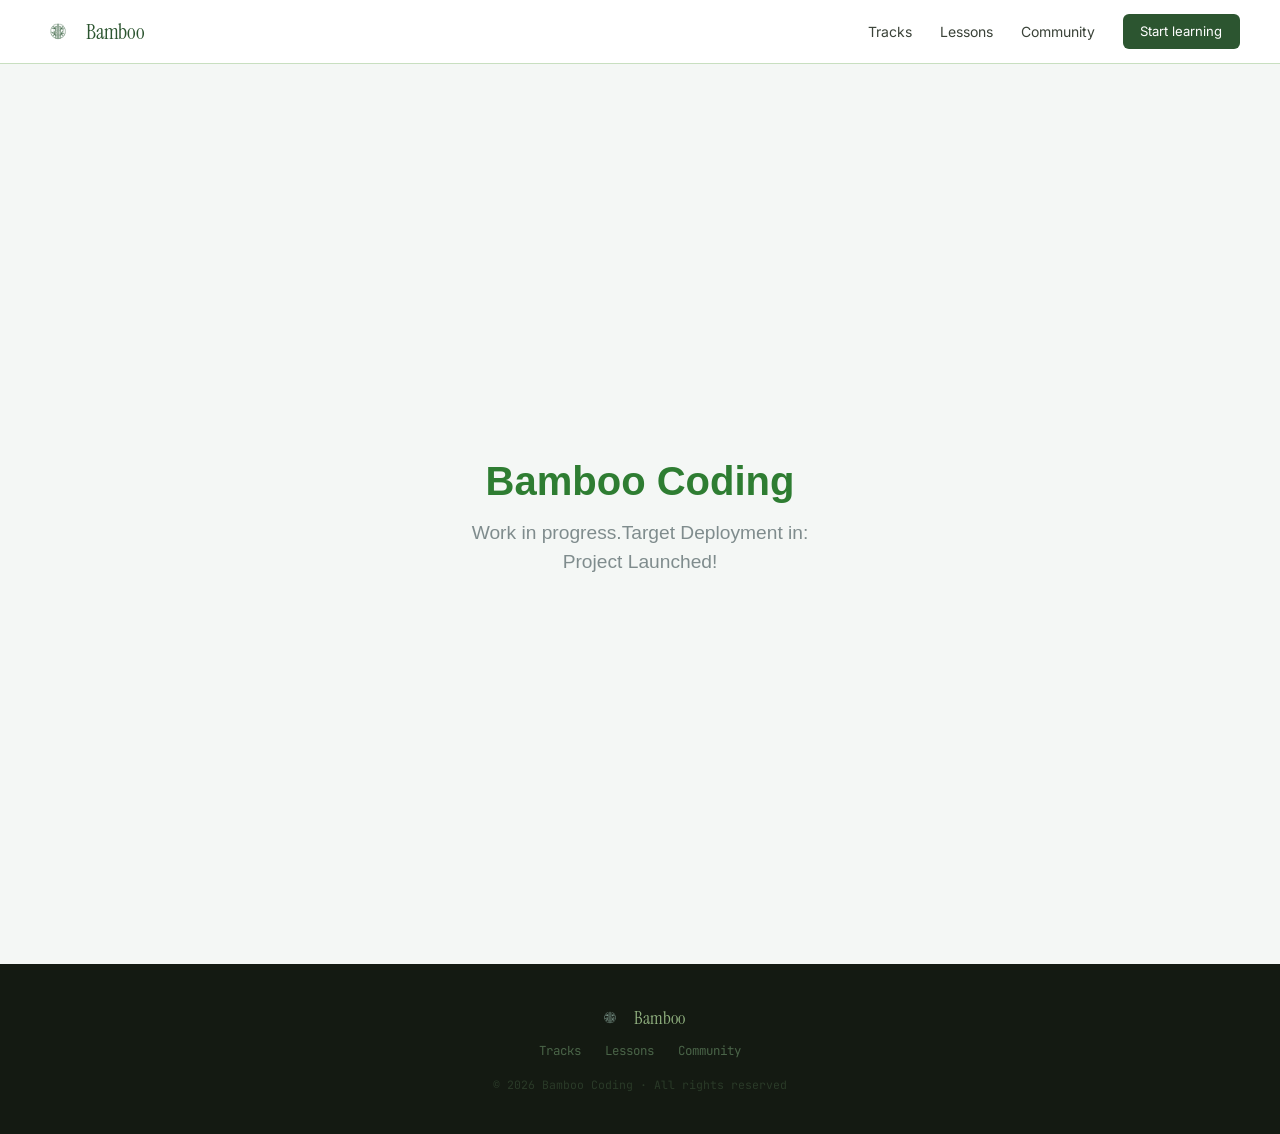
==== index.html @ 2d2e558b "Uploading the webpage" ====
<html lang="en">
<head>
<meta charset="UTF-8">
<meta name="viewport" content="width=device-width, initial-scale=1.0">
<title>Bamboo Coding — Grow Your Skills</title>
<link rel="preconnect" href="https://fonts.googleapis.com">
<link rel="preconnect" href="https://fonts.gstatic.com" crossorigin>
<link href="https://fonts.googleapis.com/css2?family=Instrument+Serif:ital@0;1&family=JetBrains+Mono:wght@400;500&family=Inter:wght@400;500;600&display=swap" rel="stylesheet">

<link rel="stylesheet" href="css/nav.css">
<link rel="stylesheet" href="css/bambooTheme.css">

<script src="jsFiles/layout_Wrapper.js" defer></script>
<script src="jsFiles/time.js"></script>
<style>
        main {
            font-family: -apple-system, BlinkMacSystemFont, "Segoe UI", Roboto, Helvetica, Arial, sans-serif;
            background-color: #f4f7f5;
            color: #2c3e50;
            display: flex;
            flex-direction: column;
            justify-content: center;
            align-items: center;
            height: 100vh;
            margin: 0;
            text-align: center;
        }
        h1 {
            font-size: 2.5rem;
            margin-bottom: 0.5rem;
            color: #2e7d32; /* A nice bamboo green color */
        }
        p {
            font-size: 1.2rem;
            color: #7f8c8d;
        }
    </style></head>
<body>

  <div id="header"></div>
  <main><h1>Bamboo Coding</h1>
    <p>Work in progress.Target Deployment in: <br>
    <span id="countdown" >Calculating...</span>
</p>
</main>
    <div id="footer"></div>

</body>
</html>
---- css/nav.css ----
*{margin:0;padding:0;box-sizing:border-box}
:root{
  --bamboo:#2C5530;
  --bamboo-mid:#3D7043;
  --bamboo-light:#8FAF7E;
  --bamboo-pale:#E8F5E0;
  --bamboo-xpale:#F4FAF0;
  --ink:#141A12;
  --ink-soft:#3A4238;
  --ink-muted:#6B7A68;
  --cream:#F7F9F4;
  --white:#FFFFFF;
  --node-border:#C8DFC0;
}
html{scroll-behavior:smooth}
body{font-family:'Inter',sans-serif;background:var(--cream);color:var(--ink);overflow-x:hidden}

/* NAV */
nav{
  background:var(--white);
  border-bottom:1px solid var(--node-border);
  padding:0 2.5rem;
  height:64px;
  display:flex;align-items:center;justify-content:space-between;
  position:sticky;top:0;z-index:100;
}
.nav-logo{display:flex;align-items:center;gap:10px;text-decoration:none}
.nav-logo img{width:36px;height:36px;object-fit:contain}
.nav-brand{font-family:'Instrument Serif',serif;font-size:1.3rem;color:var(--bamboo);letter-spacing:-0.01em}
.nav-links{display:flex;gap:1.75rem;align-items:center}
.nav-links a{font-size:0.875rem;color:var(--ink-soft);text-decoration:none;transition:color 0.2s}
.nav-links a:hover{color:var(--bamboo)}
.nav-cta{background:var(--bamboo)!important;color:var(--white)!important;padding:0.45rem 1.1rem!important;border-radius:6px!important;font-size:0.82rem!important;transition:background 0.2s!important}
.nav-cta:hover{background:var(--bamboo-mid)!important}

/* HERO */
.hero{
  padding:5.5rem 2.5rem 4.5rem;
  max-width:960px;margin:0 auto;
  display:grid;grid-template-columns:1fr 1fr;gap:3.5rem;align-items:center;
}
.hero-text h1{
  font-family:'Instrument Serif',serif;
  font-size:3.5rem;line-height:1.08;
  color:var(--ink);letter-spacing:-0.03em;margin-bottom:1.1rem;
}
.hero-text h1 em{color:var(--bamboo);font-style:italic}
.hero-text p{color:var(--ink-soft);line-height:1.7;margin-bottom:1.9rem;font-size:1.05rem}
.hero-btns{display:flex;gap:0.75rem;flex-wrap:wrap}
.btn-primary{
  background:var(--bamboo);color:var(--white);
  padding:0.7rem 1.5rem;border-radius:8px;border:none;
  font-family:'Inter',sans-serif;font-size:0.9rem;font-weight:500;
  cursor:pointer;transition:background 0.2s;text-decoration:none;display:inline-block;
}
.btn-primary:hover{background:var(--bamboo-mid)}
.btn-secondary{
  background:transparent;color:var(--bamboo);
  padding:0.7rem 1.5rem;border-radius:8px;border:1.5px solid var(--bamboo);
  font-family:'Inter',sans-serif;font-size:0.9rem;font-weight:500;
  cursor:pointer;transition:all 0.2s;text-decoration:none;display:inline-block;
}
.btn-secondary:hover{background:var(--bamboo-pale)}

/* TERMINAL */
.hero-terminal{
  background:var(--ink);border-radius:14px;overflow:hidden;
  border:1px solid #2A3528;
  box-shadow:0 8px 32px rgba(20,26,18,0.18);
}
.terminal-bar{
  background:#1E2A1C;padding:0.65rem 1.1rem;
  display:flex;align-items:center;gap:0.45rem;
}
.dot{width:11px;height:11px;border-radius:50%}
.d-red{background:#FF5F57}.d-yellow{background:#FFBD2E}.d-green{background:#28CA41}
.terminal-path{font-family:'JetBrains Mono',monospace;font-size:0.7rem;color:#5A7558;margin-left:0.5rem}
.terminal-body{padding:1.4rem 1.4rem 1.7rem;font-family:'JetBrains Mono',monospace;font-size:0.8rem;line-height:1.85}
.t-muted{color:#4A6448}.t-green{color:#7EC87A}.t-yellow{color:#E5C07B}
.t-cyan{color:#56B6C2}.t-white{color:#D4D4D4}
.cursor{display:inline-block;width:8px;height:14px;background:#7EC87A;vertical-align:-2px;animation:blink 1s step-end infinite}
@keyframes blink{0%,100%{opacity:1}50%{opacity:0}}

/* DIVIDER */
.section-divider{
  display:flex;align-items:center;gap:1rem;max-width:960px;margin:0 auto;padding:0 2.5rem;
}
.divider-line{flex:1;height:1px;background:var(--node-border)}
.divider-node{
  width:34px;height:34px;border:1.5px solid var(--bamboo-light);border-radius:50%;
  display:flex;align-items:center;justify-content:center;background:var(--white);flex-shrink:0;
}

/* SECTIONS */
.section{max-width:960px;margin:0 auto;padding:3.5rem 2.5rem}
.section-label{
  font-family:'JetBrains Mono',monospace;font-size:0.72rem;
  color:var(--bamboo);letter-spacing:0.1em;text-transform:uppercase;margin-bottom:0.6rem;
}
.section-title{
  font-family:'Instrument Serif',serif;font-size:2.1rem;
  color:var(--ink);letter-spacing:-0.02em;margin-bottom:0.55rem;
}
.section-sub{color:var(--ink-muted);line-height:1.65;max-width:500px;margin-bottom:2.75rem;font-size:0.95rem}

/* TRACKS */
.tracks-grid{display:grid;grid-template-columns:repeat(3,1fr);gap:1rem}
.track-card{
  background:var(--white);border:1px solid var(--node-border);border-radius:12px;
  padding:1.5rem;position:relative;overflow:hidden;transition:border-color 0.2s,transform 0.2s;
  cursor:pointer;
}
.track-card:hover{border-color:var(--bamboo-light);transform:translateY(-2px)}
.track-tag{
  display:inline-block;font-family:'JetBrains Mono',monospace;font-size:0.65rem;
  background:var(--bamboo-pale);color:var(--bamboo);padding:0.2rem 0.55rem;
  border-radius:4px;margin-bottom:0.8rem;letter-spacing:0.05em;
}
.track-card h3{font-size:1.05rem;font-weight:600;color:var(--ink);margin-bottom:0.4rem}
.track-card p{font-size:0.82rem;color:var(--ink-muted);line-height:1.5;margin-bottom:1rem}
.track-meta{display:flex;gap:1rem;font-size:0.75rem;color:var(--ink-muted)}
.track-bar{position:absolute;bottom:0;left:0;height:3px;width:100%;background:var(--bamboo-pale)}
.track-bar-fill{height:100%;background:var(--bamboo);border-radius:0 2px 0 0}
.track-arrow{
  position:absolute;top:1.3rem;right:1.3rem;
  color:var(--bamboo-light);font-size:1rem;transition:transform 0.2s,color 0.2s;
}
.track-card:hover .track-arrow{transform:translate(2px,-2px);color:var(--bamboo)}

/* STALK LESSONS */
.stalk{display:flex;gap:2rem;align-items:flex-start}
.stalk-line{display:flex;flex-direction:column;align-items:center;flex-shrink:0;padding-top:4px}
.stalk-node{
  width:38px;height:38px;border-radius:50%;background:var(--bamboo-pale);
  border:2px solid var(--bamboo-light);display:flex;align-items:center;justify-content:center;
  font-family:'JetBrains Mono',monospace;font-size:0.72rem;color:var(--bamboo);font-weight:500;flex-shrink:0;
}
.stalk-node.active{background:var(--bamboo);border-color:var(--bamboo);color:var(--white)}
.stalk-segment{width:2px;flex:1;min-height:44px;background:var(--node-border);margin:5px 0}
.stalk-content{flex:1;padding-bottom:2.25rem}
.stalk-content h3{font-size:1rem;font-weight:600;color:var(--ink);margin-bottom:0.35rem}
.stalk-content p{font-size:0.85rem;color:var(--ink-muted);line-height:1.6;margin-bottom:0.8rem}
.code-snippet{
  background:var(--ink);border-radius:8px;padding:1.1rem 1.2rem;
  font-family:'JetBrains Mono',monospace;font-size:0.75rem;line-height:1.8;
  border:1px solid #2A3528;margin-top:0.5rem;
}
.lesson-pills{display:flex;flex-wrap:wrap;gap:0.4rem;margin-top:0.5rem}
.pill{
  font-size:0.7rem;font-family:'JetBrains Mono',monospace;
  background:var(--bamboo-xpale);color:var(--ink-soft);
  padding:0.2rem 0.6rem;border-radius:20px;border:1px solid var(--node-border);
}

/* INSTRUCTORS */
.instructors-grid{display:grid;grid-template-columns:repeat(2,1fr);gap:1rem}
.instructor-card{
  background:var(--white);border:1px solid var(--node-border);border-radius:12px;
  padding:1.3rem;display:flex;gap:1rem;align-items:flex-start;
  transition:border-color 0.2s;
}
.instructor-card:hover{border-color:var(--bamboo-light)}
.avatar{
  width:50px;height:50px;border-radius:50%;flex-shrink:0;
  background:var(--bamboo-pale);border:2px solid var(--bamboo-light);
  display:flex;align-items:center;justify-content:center;
  font-family:'Instrument Serif',serif;font-size:1.2rem;color:var(--bamboo);
}
.instructor-info h3{font-size:0.95rem;font-weight:600;color:var(--ink);margin-bottom:0.15rem}
.instructor-info .role{font-size:0.72rem;color:var(--bamboo);font-family:'JetBrains Mono',monospace;margin-bottom:0.4rem}
.instructor-info p{font-size:0.8rem;color:var(--ink-muted);line-height:1.5}

/* COMMUNITY / QR */
.qr-grid{display:grid;grid-template-columns:repeat(3,1fr);gap:1.1rem;margin-top:2rem}
.qr-card{
  background:var(--white);border:1px solid var(--node-border);border-radius:12px;
  padding:1.4rem 1rem;text-align:center;transition:border-color 0.2s,transform 0.2s;
}
.qr-card:hover{border-color:var(--bamboo-light);transform:translateY(-2px)}
.qr-img{
  width:120px;height:120px;margin:0 auto 0.75rem;
  display:block;border-radius:8px;border:1px solid var(--node-border);object-fit:contain;
}
.qr-name{font-size:0.85rem;font-weight:600;color:var(--ink);margin-bottom:0.2rem}
.qr-desc{font-size:0.73rem;color:var(--ink-muted);line-height:1.4}
.qr-tag{
  display:inline-block;font-family:'JetBrains Mono',monospace;font-size:0.62rem;
  background:var(--bamboo-pale);color:var(--bamboo);padding:0.15rem 0.45rem;
  border-radius:4px;margin-bottom:0.6rem;letter-spacing:0.04em;
}

/* STATS */
.stats-row{
  display:grid;grid-template-columns:repeat(4,1fr);gap:1rem;margin-bottom:3rem;
}
.stat-card{
  background:var(--white);border:1px solid var(--node-border);border-radius:10px;
  padding:1.2rem;text-align:center;
}
.stat-num{
  font-family:'Instrument Serif',serif;font-size:2rem;color:var(--bamboo);
  letter-spacing:-0.02em;margin-bottom:0.2rem;
}
.stat-lbl{font-size:0.75rem;color:var(--ink-muted);font-family:'JetBrains Mono',monospace;letter-spacing:0.05em}

/* CTA BAND */
.cta-band{
  background:var(--bamboo);padding:4rem 2.5rem;text-align:center;
}
.cta-band h2{
  font-family:'Instrument Serif',serif;font-size:2.5rem;color:var(--white);
  letter-spacing:-0.02em;margin-bottom:0.75rem;
}
.cta-band p{color:rgba(255,255,255,0.75);margin-bottom:2rem;font-size:1rem;max-width:480px;margin-left:auto;margin-right:auto}
.btn-white{
  background:var(--white);color:var(--bamboo);
  padding:0.8rem 2rem;border-radius:8px;border:none;
  font-family:'Inter',sans-serif;font-size:1rem;font-weight:600;
  cursor:pointer;transition:background 0.2s;text-decoration:none;display:inline-block;
}
.btn-white:hover{background:var(--bamboo-pale)}

/* FOOTER */
footer{background:var(--ink);padding:2.5rem;text-align:center}
.footer-logo{
  display:flex;align-items:center;justify-content:center;gap:10px;margin-bottom:0.6rem;
}
.footer-logo img{width:28px;height:28px;object-fit:contain;filter:brightness(0) invert(1) sepia(1) saturate(3) hue-rotate(80deg) opacity(0.6)}
.footer-brand{font-family:'Instrument Serif',serif;font-size:1.1rem;color:#8FAF7E}
.footer-links{display:flex;justify-content:center;gap:1.5rem;margin-bottom:1rem}
.footer-links a{font-size:0.78rem;color:#4A6448;text-decoration:none;font-family:'JetBrains Mono',monospace;transition:color 0.2s}
.footer-links a:hover{color:#8FAF7E}
.footer-copy{font-size:0.72rem;color:#2A3A28;font-family:'JetBrains Mono',monospace}

/* RESPONSIVE */
@media (max-width:768px){
  .hero{grid-template-columns:1fr;gap:2.5rem;padding:3rem 1.5rem}
  .hero-text h1{font-size:2.5rem}
  .tracks-grid{grid-template-columns:1fr}
  .instructors-grid{grid-template-columns:1fr}
  .stats-row{grid-template-columns:repeat(2,1fr)}
  .qr-grid{grid-template-columns:1fr}
  nav{padding:0 1.25rem}
  .nav-links a:not(.nav-cta){display:none}
  .section{padding:2.5rem 1.5rem}
}
@media (prefers-reduced-motion:reduce){
  .cursor{animation:none;opacity:1}
  *{transition:none!important}
}
a{
  text-decoration: none;
}
---- css/bambooTheme.css ----
@import url('https://fonts.googleapis.com/css2?family=Instrument+Serif:ital@0;1&family=JetBrains+Mono:wght@400;500&family=Inter:wght@400;500;600&display=swap');

:root {
  --bamboo: #2C5530;
  --bamboo-mid: #3D7043;
  --bamboo-light: #8FAF7E;
  --bamboo-pale: #E8F5E0;
  --bamboo-xpale: #F4FAF0;
  --ink: #141A12;
  --ink-soft: #3A4238;
  --ink-muted: #6B7A68;
  --cream: #F7F9F4;
  --white: #FFFFFF;
  --node-border: #C8DFC0;
  --radius-sm: 6px;
  --radius-md: 12px;
  --radius-lg: 20px;
}

/* Global Normalization */
* { margin: 0; padding: 0; box-sizing: border-box; }
body { font-family: 'Inter', sans-serif; background: var(--cream); color: var(--ink); line-height: 1.5; }
a { text-align: none; color: inherit; }

/* Global Navigation Component */
.brand-group { display: flex; align-items: center; gap: 10px; text-decoration: none; }
.brand-text { font-family: 'Instrument Serif', serif; font-size: 1.3rem; color: var(--bamboo); }
.nav-actions { display: flex; gap: 1.75rem; align-items: center; }
.nav-actions a { font-size: 0.875rem; color: var(--ink-soft); text-decoration: none; transition: color 0.2s; }
.nav-actions a:hover { color: var(--bamboo); }
.cta-pill { background: var(--bamboo); color: var(--white) !important; padding: 0.45rem 1.1rem; border-radius: var(--radius-sm); font-size: 0.82rem; font-weight: 500; }

/* Reusable Structure Containers */
.container { max-width: 1100px; margin: 0 auto; padding: 3rem 2rem; }
.header-block { margin-bottom: 2.5rem; }
.lbl-mono { font-family: 'JetBrains Mono', monospace; font-size: 0.72rem; color: var(--bamboo); text-transform: uppercase; letter-spacing: 0.1em; margin-bottom: 0.5rem; }
.title-serif { font-family: 'Instrument Serif', serif; font-size: 2.5rem; color: var(--ink); }

/* Unified Footer Component */
.bamboo-footer { background: var(--ink); padding: 3rem 2rem; text-align: center; margin-top: auto; }
.footer-text { font-size: 0.75rem; color: var(--ink-muted); font-family: 'JetBrains Mono', monospace; margin-top: 1rem; }
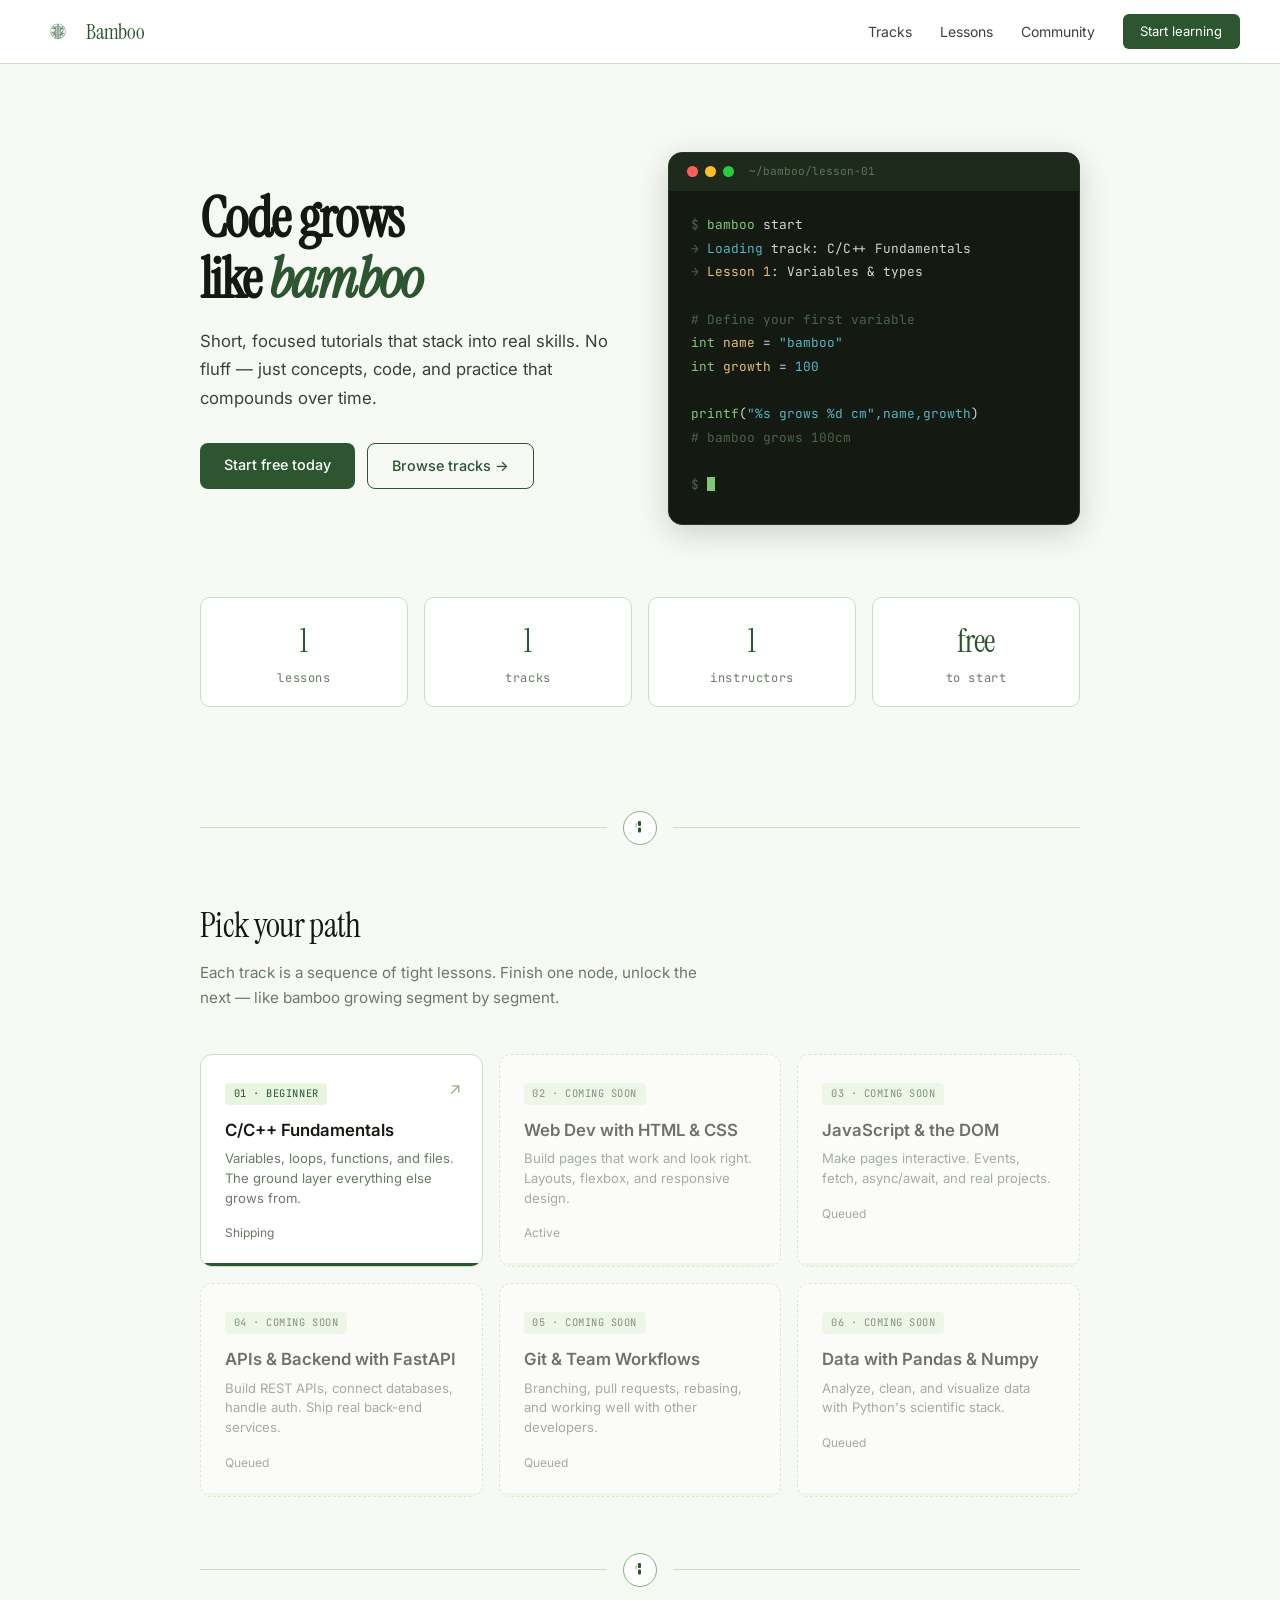
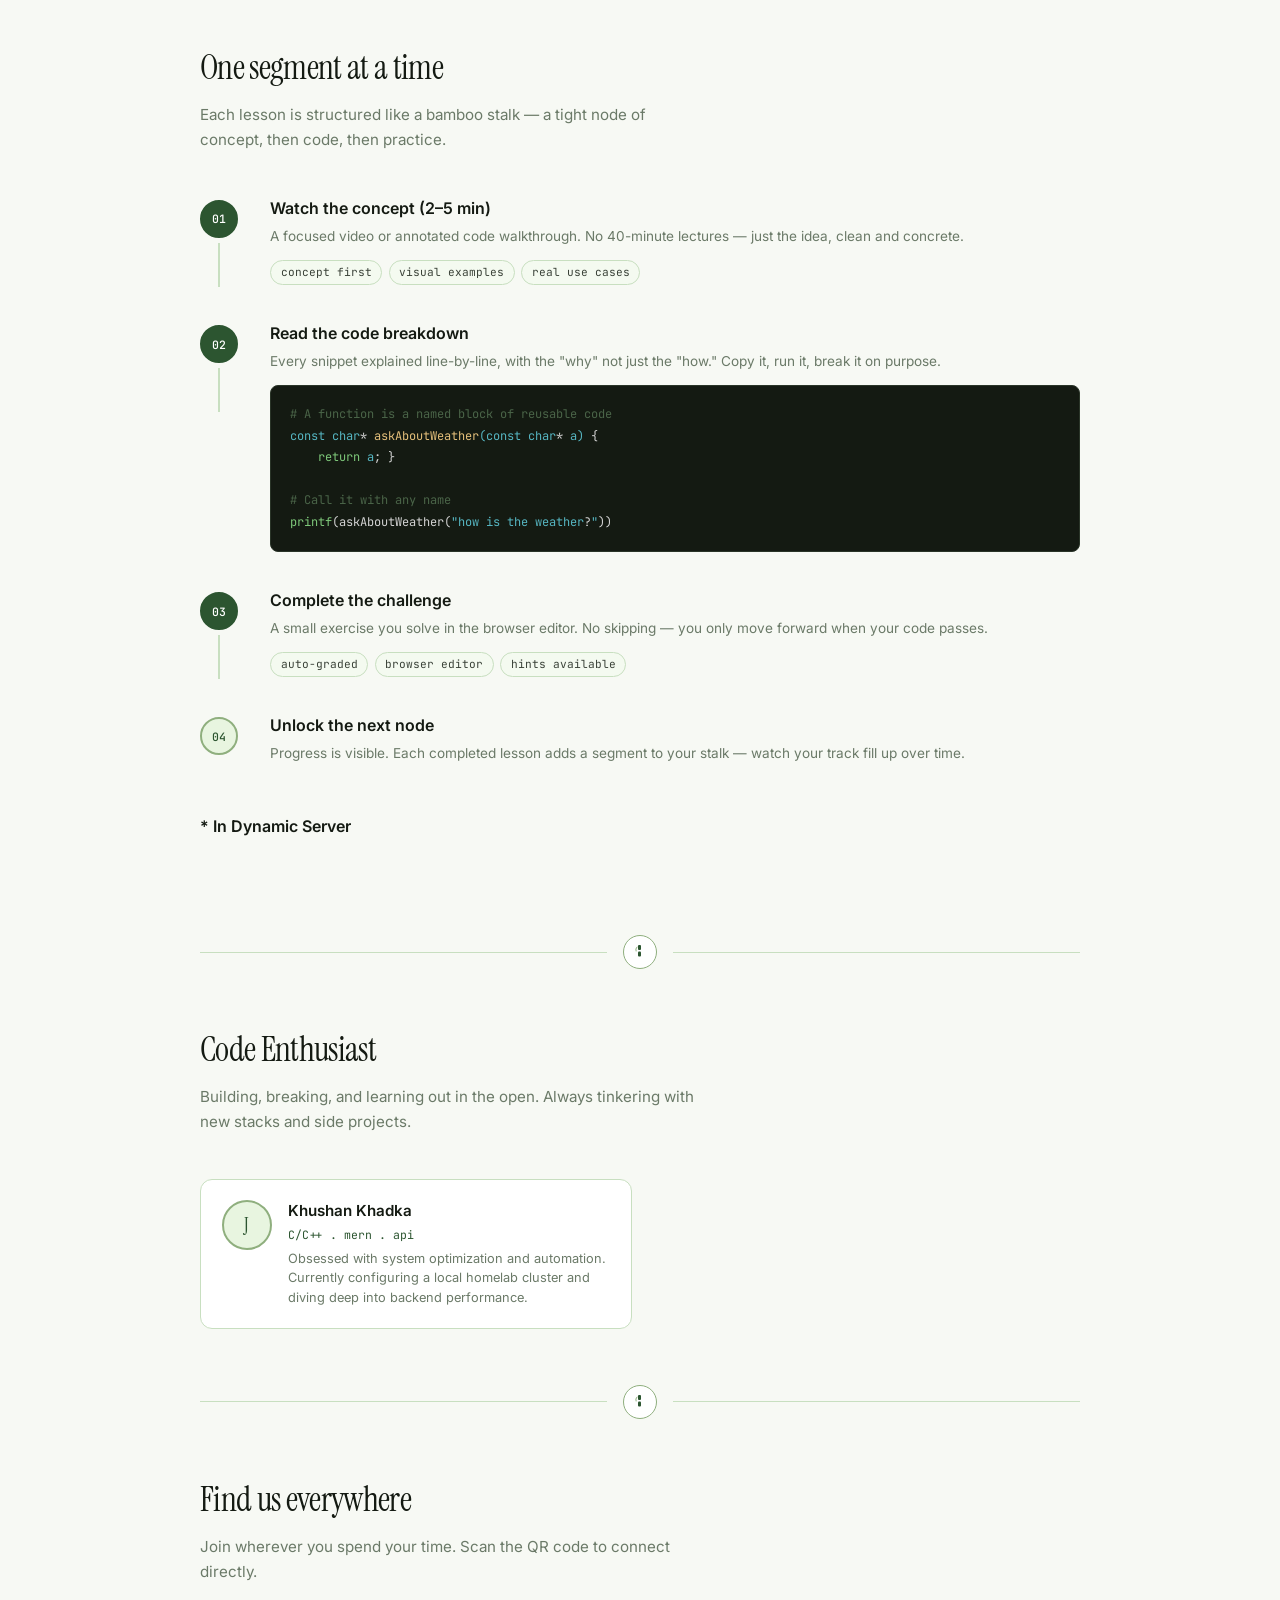
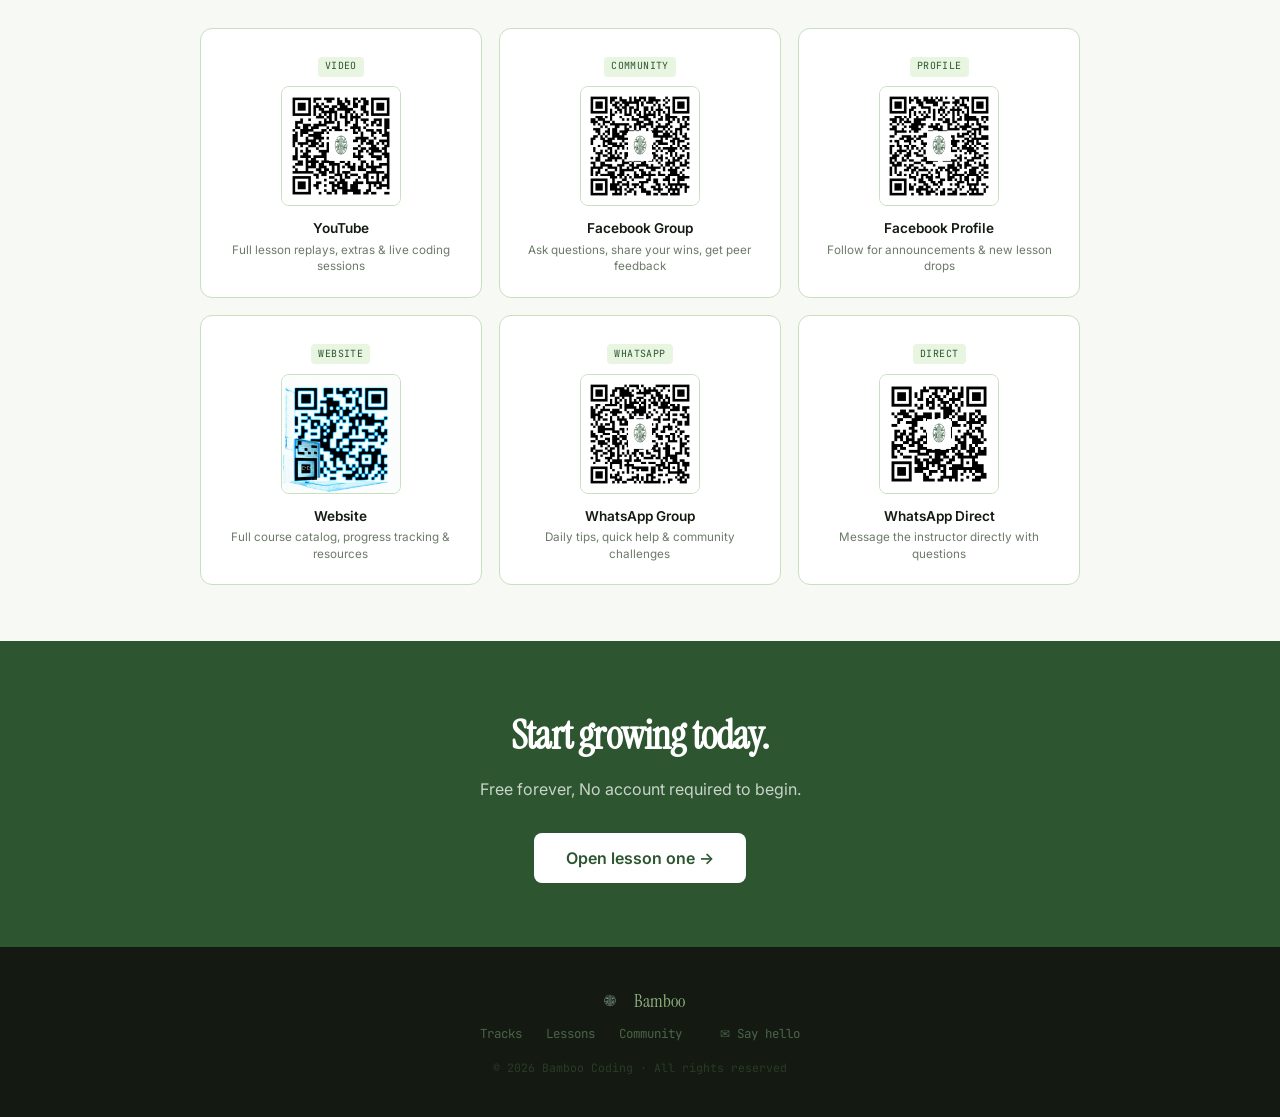
==== commit 954b16ed: "Functioning weside" ====
--- a/index.html
+++ b/index.html
@@ -1,3 +1,4 @@
+<!DOCTYPE html>
 <html lang="en">
 <head>
 <meta charset="UTF-8">
@@ -6,44 +7,252 @@
 <link rel="preconnect" href="https://fonts.googleapis.com">
 <link rel="preconnect" href="https://fonts.gstatic.com" crossorigin>
 <link href="https://fonts.googleapis.com/css2?family=Instrument+Serif:ital@0;1&family=JetBrains+Mono:wght@400;500&family=Inter:wght@400;500;600&display=swap" rel="stylesheet">
-
-<link rel="stylesheet" href="css/nav.css">
-<link rel="stylesheet" href="css/bambooTheme.css">
-
-<script src="jsFiles/layout_Wrapper.js" defer></script>
-<script src="jsFiles/time.js"></script>
-<style>
-        main {
-            font-family: -apple-system, BlinkMacSystemFont, "Segoe UI", Roboto, Helvetica, Arial, sans-serif;
-            background-color: #f4f7f5;
-            color: #2c3e50;
-            display: flex;
-            flex-direction: column;
-            justify-content: center;
-            align-items: center;
-            height: 100vh;
-            margin: 0;
-            text-align: center;
-        }
-        h1 {
-            font-size: 2.5rem;
-            margin-bottom: 0.5rem;
-            color: #2e7d32; /* A nice bamboo green color */
-        }
-        p {
-            font-size: 1.2rem;
-            color: #7f8c8d;
-        }
-    </style></head>
+<link rel="stylesheet" href="/css/bamboo.css">
+<script src="/jsFiles/layout_Wrapper.js" defer ></script>
+<script src="/jsFiles/qr.js" defer ></script>
+</head>
 <body>
 
   <div id="header"></div>
-  <main><h1>Bamboo Coding</h1>
-    <p>Work in progress.Target Deployment in: <br>
-    <span id="countdown" >Calculating...</span>
-</p>
-</main>
-    <div id="footer"></div>
+
+<div class="hero">
+  <div class="hero-text">
+    <h1>Code grows<br>like <em>bamboo</em></h1>
+    <p>Short, focused tutorials that stack into real skills. No fluff — just concepts, code, and practice that compounds over time.</p>
+    <div class="hero-btns">
+      <a href="#tracks" class="btn-primary">Start free today</a>
+      <a href="/html/tracks.html" class="btn-secondary">Browse tracks →</a>
+    </div>
+  </div>
+  <div class="hero-terminal" role="img" aria-label="Terminal showing a Python lesson example">
+    <div class="terminal-bar">
+      <div class="dot d-red"></div>
+      <div class="dot d-yellow"></div>
+      <div class="dot d-green"></div>
+      <span class="terminal-path">~/bamboo/lesson-01</span>
+    </div>
+    <div class="terminal-body">
+      <div><span class="t-muted">$</span> <span class="t-green">bamboo</span> <span class="t-white">start</span></div>
+      <div><span class="t-muted">→</span> <span class="t-cyan">Loading</span> <span class="t-white">track: C/C++ Fundamentals</span></div>
+      <div><span class="t-muted">→</span> <span class="t-yellow">Lesson 1</span><span class="t-white">: Variables &amp; types</span></div>
+      <br>
+      <div><span class="t-muted"># Define your first variable</span></div>
+      <div><span class="t-green">int </span></span><span class="t-yellow">name</span> <span class="t-white">= </span><span class="t-cyan">"bamboo"</span></div>
+      <div><span class="t-green">int </span><span class="t-yellow">growth</span> <span class="t-white">= </span><span class="t-cyan">100</span><span class="t-muted"></span></div>
+      <br>
+      <div><span class="t-green">printf</span><span class="t-white">(</span><span class="t-cyan">"%s grows %d cm",name,growth</span><span class="t-white">)</span></div>
+      <div><span class="t-muted"># bamboo grows 100cm</span></div>
+      <br>
+      <div><span class="t-muted">$</span> <span class="cursor"></span></div>
+    </div>
+  </div>
+</div>
+
+<div class="section" style="padding-top:0">
+  <div class="stats-row">
+    <div class="stat-card"><div class="stat-num">1</div><div class="stat-lbl">lessons</div></div>
+    <div class="stat-card"><div class="stat-num">1</div><div class="stat-lbl">tracks</div></div>
+    <div class="stat-card"><div class="stat-num">1</div><div class="stat-lbl">instructors</div></div>
+    <div class="stat-card"><div class="stat-num">free</div><div class="stat-lbl">to start</div></div>
+  </div>
+</div>
+
+<div class="section-divider">
+  <div class="divider-line"></div>
+  <div class="divider-node">
+    <svg width="16" height="16" viewBox="0 0 16 16" fill="none" aria-hidden="true">
+      <rect x="6" y="1" width="3" height="5" rx="1" fill="#2C5530"/>
+      <rect x="6" y="7.5" width="3" height="5" rx="1" fill="#2C5530"/>
+      <path d="M5 3 Q3 5 4 7" stroke="#8FAF7E" stroke-width="1" stroke-linecap="round" fill="none"/>
+    </svg>
+  </div>
+  <div class="divider-line"></div>
+</div>
+
+<div class="section" id="tracks">
+  <div class="section-title">Pick your path</div>
+  <p class="section-sub">Each track is a sequence of tight lessons. Finish one node, unlock the next — like bamboo growing segment by segment.</p>
+  
+  <div class="tracks-grid">
+
+    <a href="/html/lesson.html#c-fundamentals" class="track-card-link">
+      <div class="track-card">
+        <div class="track-arrow">↗</div>
+        <div class="track-tag">01 · BEGINNER</div>
+        <h3>C/C++ Fundamentals</h3>
+        <p>Variables, loops, functions, and files. The ground layer everything else grows from.</p>
+        <div class="track-meta"><span>Shipping</span></div>
+        <div class="track-bar"><div class="track-bar-fill" style="width:100%"></div></div>
+      </div>
+    </a>
+
+    <div class="track-card" style="border-style:dashed;opacity:0.6;cursor:default">
+      <div class="track-tag">02 · COMING SOON</div>
+      <h3>Web Dev with HTML &amp; CSS</h3>
+      <p>Build pages that work and look right. Layouts, flexbox, and responsive design.</p>
+      <div class="track-meta"><span>Active</div>
+      <div class="track-bar"><div class="track-bar-fill" style="width:0%"></div></div>
+    </div>
+    <div class="track-card" style="border-style:dashed;opacity:0.6;cursor:default">
+      <div class="track-tag">03 · COMING SOON</div>
+      <h3>JavaScript &amp; the DOM</h3>
+      <p>Make pages interactive. Events, fetch, async/await, and real projects.</p>
+      <div class="track-meta"><span>Queued</div>
+      <div class="track-bar"><div class="track-bar-fill" style="width:0%"></div></div>
+    </div>
+    <div class="track-card" style="border-style:dashed;opacity:0.6;cursor:default">
+      <div class="track-tag">04 · COMING SOON</div>
+      <h3>APIs &amp; Backend with FastAPI</h3>
+      <p>Build REST APIs, connect databases, handle auth. Ship real back-end services.</p>
+      <div class="track-meta"><span>Queued</div>
+      <div class="track-bar"><div class="track-bar-fill" style="width:0%"></div></div>
+    </div>
+    <div class="track-card" style="border-style:dashed;opacity:0.6;cursor:default">
+      <div class="track-tag">05 · COMING SOON</div>
+      <h3>Git &amp; Team Workflows</h3>
+      <p>Branching, pull requests, rebasing, and working well with other developers.</p>
+      <div class="track-meta"><span>Queued</div>
+      <div class="track-bar"><div class="track-bar-fill" style="width:0%"></div></div>
+    </div>
+    <div class="track-card" style="border-style:dashed;opacity:0.6;cursor:default">
+      <div class="track-tag">06 · COMING SOON</div>
+      <h3>Data with Pandas &amp; Numpy</h3>
+      <p>Analyze, clean, and visualize data with Python's scientific stack.</p>
+      <div class="track-meta"><span>Queued</span></div>
+      <div class="track-bar"><div class="track-bar-fill" style="width:0%"></div></div>
+    </div>
+  </div>
+</div>
+<div class="section-divider">
+  <div class="divider-line"></div>
+  <div class="divider-node">
+    <svg width="16" height="16" viewBox="0 0 16 16" fill="none" aria-hidden="true">
+      <rect x="6" y="1" width="3" height="5" rx="1" fill="#2C5530"/>
+      <rect x="6" y="7.5" width="3" height="5" rx="1" fill="#2C5530"/>
+      <path d="M5 3 Q3 5 4 7" stroke="#8FAF7E" stroke-width="1" stroke-linecap="round" fill="none"/>
+    </svg>
+  </div>
+  <div class="divider-line"></div>
+</div>
+
+<div class="section" id="lessons">
+  <div class="section-title">One segment at a time</div>
+  <p class="section-sub">Each lesson is structured like a bamboo stalk — a tight node of concept, then code, then practice.</p>
+  <div>
+    <div class="stalk">
+      <div class="stalk-line">
+        <div class="stalk-node active">01</div>
+        <div class="stalk-segment"></div>
+      </div>
+      <div class="stalk-content">
+        <h3>Watch the concept (2–5 min)</h3>
+        <p>A focused video or annotated code walkthrough. No 40-minute lectures — just the idea, clean and concrete.</p>
+        <div class="lesson-pills">
+          <span class="pill">concept first</span>
+          <span class="pill">visual examples</span>
+          <span class="pill">real use cases</span>
+        </div>
+      </div>
+    </div>
+    <div class="stalk">
+      <div class="stalk-line">
+        <div class="stalk-node active">02</div>
+        <div class="stalk-segment"></div>
+      </div>
+      <div class="stalk-content">
+        <h3>Read the code breakdown</h3>
+        <p>Every snippet explained line-by-line, with the "why" not just the "how." Copy it, run it, break it on purpose.</p>
+        <div class="code-snippet">
+<span class="t-muted"># A function is a named block of reusable code</span><br>
+<span class="t-cyan">const char<span class="t-white">*</span></span> <span class="t-yellow">askAboutWeather</span><span class="t-cyan">(const char<span class="t-white">*</span> a) </span> <span class="t-white">{</span> <br>
+<span class="t-white">&nbsp;&nbsp;&nbsp;&nbsp;</span><span class="t-green">return</span> <span class="t-cyan">a<span class="t-white">;</span> <span class="t-white">}</span> <br>
+<br>
+<span class="t-muted"># Call it with any name</span><br>
+<span class="t-green">printf</span><span class="t-white">(askAboutWeather(</span><span class="t-cyan">"how is the weather<span class="t-white">?</span>"</span><span class="t-white">))</span>
+        </div>
+      </div>
+    </div>
+    <div class="stalk">
+      <div class="stalk-line">
+        <div class="stalk-node active">03</div>
+        <div class="stalk-segment"></div>
+      </div>
+      <div class="stalk-content">
+        <h3>Complete the challenge</h3>
+        <p>A small exercise you solve in the browser editor. No skipping — you only move forward when your code passes.</p>
+        <div class="lesson-pills">
+          <span class="pill">auto-graded</span>
+          <span class="pill">browser editor</span>
+          <span class="pill">hints available</span>
+        </div>
+      </div>
+    </div>
+    <div class="stalk">
+      <div class="stalk-line">
+        <div class="stalk-node">04</div>
+      </div>
+      <div class="stalk-content">
+        <h3>Unlock the next node</h3>
+        <p>Progress is visible. Each completed lesson adds a segment to your stalk — watch your track fill up over time.</p>
+      </div>
+    </div>
+    <div class="stalk">
+      <div class="stalk-content">
+        <h3>* In Dynamic Server</h3>
+      </div>
+    </div>
+  </div>
+</div>
+
+<div class="section-divider">
+  <div class="divider-line"></div>
+  <div class="divider-node">
+    <svg width="16" height="16" viewBox="0 0 16 16" fill="none" aria-hidden="true">
+      <rect x="6" y="1" width="3" height="5" rx="1" fill="#2C5530"/>
+      <rect x="6" y="7.5" width="3" height="5" rx="1" fill="#2C5530"/>
+      <path d="M5 3 Q3 5 4 7" stroke="#8FAF7E" stroke-width="1" stroke-linecap="round" fill="none"/>
+    </svg>
+  </div>
+  <div class="divider-line"></div>
+</div>
+
+<div class="section" id="enthusiast-profile">
+  <div class="section-title">Code Enthusiast</div>
+  <p class="section-sub">Building, breaking, and learning out in the open. Always tinkering with new stacks and side projects.</p>
+  
+  <div class="instructors-grid">
+    <div class="instructor-card">
+      <div class="avatar">J</div>
+      <div class="instructor-info">
+        <h3>Khushan Khadka</h3>
+        <div class="role">C/C++ . mern . api</div>
+        <p>Obsessed with system optimization and automation. Currently configuring a local homelab cluster and diving deep into backend performance.</p>
+      </div>
+    </div>
+  </div>
+</div>
+
+<div class="section-divider">
+  <div class="divider-line"></div>
+  <div class="divider-node">
+    <svg width="16" height="16" viewBox="0 0 16 16" fill="none" aria-hidden="true">
+      <rect x="6" y="1" width="3" height="5" rx="1" fill="#2C5530"/>
+      <rect x="6" y="7.5" width="3" height="5" rx="1" fill="#2C5530"/>
+      <path d="M5 3 Q3 5 4 7" stroke="#8FAF7E" stroke-width="1" stroke-linecap="round" fill="none"/>
+    </svg>
+  </div>
+  <div class="divider-line"></div>
+</div>
+
+<div id="community"></div>
+
+<div class="cta-band">
+  <h2>Start growing today.</h2>
+  <p>Free forever, No account required to begin.</p>
+  <a href="#tracks" class="btn-white">Open lesson one →</a>
+</div>
+
+<div id="footer"></div>
 
 </body>
-</html>
+</html>
--- a/css/bamboo.css
+++ b/css/bamboo.css
@@ -0,0 +1,552 @@
+@import url('https://fonts.googleapis.com/css2?family=Instrument+Serif:ital@0;1&family=JetBrains+Mono:wght@400;500&family=Inter:wght@400;500;600&display=swap');
+
+/* ── Design tokens ─────────────────────────────────────────── */
+/* bambooTheme wins: adds --radius-sm/md/lg which nav.css lacks */
+:root {
+  --bamboo:       #2C5530;
+  --bamboo-mid:   #3D7043;
+  --bamboo-light: #8FAF7E;
+  --bamboo-pale:  #E8F5E0;
+  --bamboo-xpale: #F4FAF0;
+  --ink:          #141A12;
+  --ink-soft:     #3A4238;
+  --ink-muted:    #6B7A68;
+  --cream:        #F7F9F4;
+  --white:        #FFFFFF;
+  --node-border:  #C8DFC0;
+  --radius-sm:    6px;
+  --radius-md:    12px;
+  --radius-lg:    20px;
+}
+
+/* ── Global reset & base ───────────────────────────────────── */
+/* bambooTheme wins on body (line-height); nav.css adds html + overflow-x */
+* { margin: 0; padding: 0; box-sizing: border-box; }
+
+html { scroll-behavior: smooth; }
+
+body {
+  font-family: 'Inter', sans-serif;
+  background: var(--cream);
+  color: var(--ink);
+  line-height: 1.5;        /* bambooTheme */
+  overflow-x: hidden;      /* nav.css addition */
+}
+
+/* bambooTheme wins: keeps color:inherit; nav.css bottom rule adds text-decoration:none */
+a { text-decoration: none; color: inherit; }
+
+/* ── Navigation ────────────────────────────────────────────── */
+/* nav element — from nav.css (bambooTheme has no bare nav rule) */
+nav {
+  background: var(--white);
+  border-bottom: 1px solid var(--node-border);
+  padding: 0 2.5rem;
+  height: 64px;
+  display: flex;
+  align-items: center;
+  justify-content: space-between;
+  position: sticky;
+  top: 0;
+  z-index: 100;
+}
+
+/* bambooTheme nav classes (.brand-group pattern) */
+.brand-group  { display: flex; align-items: center; gap: 10px; text-decoration: none; }
+.brand-text   { font-family: 'Instrument Serif', serif; font-size: 1.3rem; color: var(--bamboo); }
+.nav-actions  { display: flex; gap: 1.75rem; align-items: center; }
+.nav-actions a { font-size: 0.875rem; color: var(--ink-soft); text-decoration: none; transition: color 0.2s; }
+.nav-actions a:hover { color: var(--bamboo); }
+.cta-pill {
+  background: var(--bamboo);
+  color: var(--white) !important;
+  padding: 0.45rem 1.1rem;
+  border-radius: var(--radius-sm);
+  font-size: 0.82rem;
+  font-weight: 500;
+}
+
+/* nav.css nav classes (.nav-logo pattern) */
+.nav-logo  { display: flex; align-items: center; gap: 10px; text-decoration: none; }
+.nav-logo img { width: 36px; height: 36px; object-fit: contain; }
+.nav-brand { font-family: 'Instrument Serif', serif; font-size: 1.3rem; color: var(--bamboo); letter-spacing: -0.01em; }
+.nav-links { display: flex; gap: 1.75rem; align-items: center; }
+.nav-links a { font-size: 0.875rem; color: var(--ink-soft); text-decoration: none; transition: color 0.2s; }
+.nav-links a:hover { color: var(--bamboo); }
+.nav-cta {
+  background: var(--bamboo) !important;
+  color: var(--white) !important;
+  padding: 0.45rem 1.1rem !important;
+  border-radius: 6px !important;
+  font-size: 0.82rem !important;
+  transition: background 0.2s !important;
+}
+.nav-cta:hover { background: var(--bamboo-mid) !important; }
+
+/* bamboo-nav — used in lesson/dashboard pages (bambooTheme) */
+.bamboo-nav {
+  background: var(--white);
+  border-bottom: 1px solid var(--node-border);
+  padding: 0 2.5rem;
+  height: 64px;
+  display: flex;
+  align-items: center;
+  justify-content: space-between;
+  position: sticky;
+  top: 0;
+  z-index: 100;
+}
+
+/* ── Layout containers ─────────────────────────────────────── */
+/* bambooTheme */
+.container    { max-width: 1100px; margin: 0 auto; padding: 3rem 2rem; }
+.header-block { margin-bottom: 2.5rem; }
+.lbl-mono {
+  font-family: 'JetBrains Mono', monospace;
+  font-size: 0.72rem;
+  color: var(--bamboo);
+  text-transform: uppercase;
+  letter-spacing: 0.1em;
+  margin-bottom: 0.5rem;
+}
+.title-serif { font-family: 'Instrument Serif', serif; font-size: 2.5rem; color: var(--ink); }
+
+/* ── Hero ──────────────────────────────────────────────────── */
+/* nav.css (bambooTheme has no hero rules) */
+.hero {
+  padding: 5.5rem 2.5rem 4.5rem;
+  max-width: 960px;
+  margin: 0 auto;
+  display: grid;
+  grid-template-columns: 1fr 1fr;
+  gap: 3.5rem;
+  align-items: center;
+}
+.hero-text h1 {
+  font-family: 'Instrument Serif', serif;
+  font-size: 3.5rem;
+  line-height: 1.08;
+  color: var(--ink);
+  letter-spacing: -0.03em;
+  margin-bottom: 1.1rem;
+}
+.hero-text h1 em { color: var(--bamboo); font-style: italic; }
+.hero-text p { color: var(--ink-soft); line-height: 1.7; margin-bottom: 1.9rem; font-size: 1.05rem; }
+.hero-btns  { display: flex; gap: 0.75rem; flex-wrap: wrap; }
+
+/* ── Buttons ───────────────────────────────────────────────── */
+/* nav.css — bambooTheme has no button rules */
+.btn-primary {
+  background: var(--bamboo);
+  color: var(--white);
+  padding: 0.7rem 1.5rem;
+  border-radius: 8px;
+  border: none;
+  font-family: 'Inter', sans-serif;
+  font-size: 0.9rem;
+  font-weight: 500;
+  cursor: pointer;
+  transition: background 0.2s;
+  text-decoration: none;
+  display: inline-block;
+}
+.btn-primary:hover { background: var(--bamboo-mid); }
+
+.btn-secondary {
+  background: transparent;
+  color: var(--bamboo);
+  padding: 0.7rem 1.5rem;
+  border-radius: 8px;
+  border: 1.5px solid var(--bamboo);
+  font-family: 'Inter', sans-serif;
+  font-size: 0.9rem;
+  font-weight: 500;
+  cursor: pointer;
+  transition: all 0.2s;
+  text-decoration: none;
+  display: inline-block;
+}
+.btn-secondary:hover { background: var(--bamboo-pale); }
+
+.btn-white {
+  background: var(--white);
+  color: var(--bamboo);
+  padding: 0.8rem 2rem;
+  border-radius: 8px;
+  border: none;
+  font-family: 'Inter', sans-serif;
+  font-size: 1rem;
+  font-weight: 600;
+  cursor: pointer;
+  transition: background 0.2s;
+  text-decoration: none;
+  display: inline-block;
+}
+.btn-white:hover { background: var(--bamboo-pale); }
+
+/* ── Terminal ──────────────────────────────────────────────── */
+/* nav.css */
+.hero-terminal {
+  background: var(--ink);
+  border-radius: 14px;
+  overflow: hidden;
+  border: 1px solid #2A3528;
+  box-shadow: 0 8px 32px rgba(20,26,18,0.18);
+}
+.terminal-bar {
+  background: #1E2A1C;
+  padding: 0.65rem 1.1rem;
+  display: flex;
+  align-items: center;
+  gap: 0.45rem;
+}
+.dot      { width: 11px; height: 11px; border-radius: 50%; }
+.d-red    { background: #FF5F57; }
+.d-yellow { background: #FFBD2E; }
+.d-green  { background: #28CA41; }
+.terminal-path {
+  font-family: 'JetBrains Mono', monospace;
+  font-size: 0.7rem;
+  color: #5A7558;
+  margin-left: 0.5rem;
+}
+.terminal-body {
+  padding: 1.4rem 1.4rem 1.7rem;
+  font-family: 'JetBrains Mono', monospace;
+  font-size: 0.8rem;
+  line-height: 1.85;
+}
+.t-muted  { color: #4A6448; }
+.t-green  { color: #7EC87A; }
+.t-yellow { color: #E5C07B; }
+.t-cyan   { color: #56B6C2; }
+.t-white  { color: #D4D4D4; }
+.cursor {
+  display: inline-block;
+  width: 8px;
+  height: 14px;
+  background: #7EC87A;
+  vertical-align: -2px;
+  animation: blink 1s step-end infinite;
+}
+@keyframes blink { 0%,100% { opacity: 1; } 50% { opacity: 0; } }
+
+/* ── Section divider ───────────────────────────────────────── */
+/* nav.css */
+.section-divider {
+  display: flex;
+  align-items: center;
+  gap: 1rem;
+  max-width: 960px;
+  margin: 0 auto;
+  padding: 0 2.5rem;
+}
+.divider-line { flex: 1; height: 1px; background: var(--node-border); }
+.divider-node {
+  width: 34px;
+  height: 34px;
+  border: 1.5px solid var(--bamboo-light);
+  border-radius: 50%;
+  display: flex;
+  align-items: center;
+  justify-content: center;
+  background: var(--white);
+  flex-shrink: 0;
+}
+
+/* ── Sections ──────────────────────────────────────────────── */
+/* nav.css */
+.section { max-width: 960px; margin: 0 auto; padding: 3.5rem 2.5rem; }
+.section-label {
+  font-family: 'JetBrains Mono', monospace;
+  font-size: 0.72rem;
+  color: var(--bamboo);
+  letter-spacing: 0.1em;
+  text-transform: uppercase;
+  margin-bottom: 0.6rem;
+}
+.section-title {
+  font-family: 'Instrument Serif', serif;
+  font-size: 2.1rem;
+  color: var(--ink);
+  letter-spacing: -0.02em;
+  margin-bottom: 0.55rem;
+}
+.section-sub {
+  color: var(--ink-muted);
+  line-height: 1.65;
+  max-width: 500px;
+  margin-bottom: 2.75rem;
+  font-size: 0.95rem;
+}
+
+/* ── Track cards ───────────────────────────────────────────── */
+/* nav.css */
+.tracks-grid { display: grid; grid-template-columns: repeat(3,1fr); gap: 1rem; }
+.track-card {
+  background: var(--white);
+  border: 1px solid var(--node-border);
+  border-radius: 12px;
+  padding: 1.5rem;
+  position: relative;
+  overflow: hidden;
+  transition: border-color 0.2s, transform 0.2s;
+  cursor: pointer;
+}
+.track-card:hover { border-color: var(--bamboo-light); transform: translateY(-2px); }
+.track-tag {
+  display: inline-block;
+  font-family: 'JetBrains Mono', monospace;
+  font-size: 0.65rem;
+  background: var(--bamboo-pale);
+  color: var(--bamboo);
+  padding: 0.2rem 0.55rem;
+  border-radius: 4px;
+  margin-bottom: 0.8rem;
+  letter-spacing: 0.05em;
+}
+.track-card h3  { font-size: 1.05rem; font-weight: 600; color: var(--ink); margin-bottom: 0.4rem; }
+.track-card p   { font-size: 0.82rem; color: var(--ink-muted); line-height: 1.5; margin-bottom: 1rem; }
+.track-meta     { display: flex; gap: 1rem; font-size: 0.75rem; color: var(--ink-muted); }
+.track-bar      { position: absolute; bottom: 0; left: 0; height: 3px; width: 100%; background: var(--bamboo-pale); }
+.track-bar-fill { height: 100%; background: var(--bamboo); border-radius: 0 2px 0 0; }
+.track-arrow {
+  position: absolute;
+  top: 1.3rem;
+  right: 1.3rem;
+  color: var(--bamboo-light);
+  font-size: 1rem;
+  transition: transform 0.2s, color 0.2s;
+}
+.track-card:hover .track-arrow { transform: translate(2px,-2px); color: var(--bamboo); }
+
+/* ── Stalk lessons ─────────────────────────────────────────── */
+/* nav.css */
+.stalk       { display: flex; gap: 2rem; align-items: flex-start; }
+.stalk-line  { display: flex; flex-direction: column; align-items: center; flex-shrink: 0; padding-top: 4px; }
+.stalk-node {
+  width: 38px;
+  height: 38px;
+  border-radius: 50%;
+  background: var(--bamboo-pale);
+  border: 2px solid var(--bamboo-light);
+  display: flex;
+  align-items: center;
+  justify-content: center;
+  font-family: 'JetBrains Mono', monospace;
+  font-size: 0.72rem;
+  color: var(--bamboo);
+  font-weight: 500;
+  flex-shrink: 0;
+}
+.stalk-node.active { background: var(--bamboo); border-color: var(--bamboo); color: var(--white); }
+.stalk-segment     { width: 2px; flex: 1; min-height: 44px; background: var(--node-border); margin: 5px 0; }
+.stalk-content     { flex: 1; padding-bottom: 2.25rem; }
+.stalk-content h3  { font-size: 1rem; font-weight: 600; color: var(--ink); margin-bottom: 0.35rem; }
+.stalk-content p   { font-size: 0.85rem; color: var(--ink-muted); line-height: 1.6; margin-bottom: 0.8rem; }
+.code-snippet {
+  background: var(--ink);
+  border-radius: 8px;
+  padding: 1.1rem 1.2rem;
+  font-family: 'JetBrains Mono', monospace;
+  font-size: 0.75rem;
+  line-height: 1.8;
+  border: 1px solid #2A3528;
+  margin-top: 0.5rem;
+}
+.lesson-pills { display: flex; flex-wrap: wrap; gap: 0.4rem; margin-top: 0.5rem; }
+.pill {
+  font-size: 0.7rem;
+  font-family: 'JetBrains Mono', monospace;
+  background: var(--bamboo-xpale);
+  color: var(--ink-soft);
+  padding: 0.2rem 0.6rem;
+  border-radius: 20px;
+  border: 1px solid var(--node-border);
+}
+
+/* ── Instructors ───────────────────────────────────────────── */
+/* nav.css */
+.instructors-grid { display: grid; grid-template-columns: repeat(2,1fr); gap: 1rem; }
+.instructor-card {
+  background: var(--white);
+  border: 1px solid var(--node-border);
+  border-radius: 12px;
+  padding: 1.3rem;
+  display: flex;
+  gap: 1rem;
+  align-items: flex-start;
+  transition: border-color 0.2s;
+}
+.instructor-card:hover { border-color: var(--bamboo-light); }
+.avatar {
+  width: 50px;
+  height: 50px;
+  border-radius: 50%;
+  flex-shrink: 0;
+  background: var(--bamboo-pale);
+  border: 2px solid var(--bamboo-light);
+  display: flex;
+  align-items: center;
+  justify-content: center;
+  font-family: 'Instrument Serif', serif;
+  font-size: 1.2rem;
+  color: var(--bamboo);
+}
+.instructor-info h3   { font-size: 0.95rem; font-weight: 600; color: var(--ink); margin-bottom: 0.15rem; }
+.instructor-info .role { font-size: 0.72rem; color: var(--bamboo); font-family: 'JetBrains Mono', monospace; margin-bottom: 0.4rem; }
+.instructor-info p    { font-size: 0.8rem; color: var(--ink-muted); line-height: 1.5; }
+
+/* ── Community / QR ────────────────────────────────────────── */
+/* nav.css */
+.qr-grid { display: grid; grid-template-columns: repeat(3,1fr); gap: 1.1rem; margin-top: 2rem; }
+.qr-card {
+  background: var(--white);
+  border: 1px solid var(--node-border);
+  border-radius: 12px;
+  padding: 1.4rem 1rem;
+  text-align: center;
+  transition: border-color 0.2s, transform 0.2s;
+}
+.qr-card:hover { border-color: var(--bamboo-light); transform: translateY(-2px); }
+.qr-img {
+  width: 120px;
+  height: 120px;
+  margin: 0 auto 0.75rem;
+  display: block;
+  border-radius: 8px;
+  border: 1px solid var(--node-border);
+  object-fit: contain;
+}
+.qr-name { font-size: 0.85rem; font-weight: 600; color: var(--ink); margin-bottom: 0.2rem; }
+.qr-desc { font-size: 0.73rem; color: var(--ink-muted); line-height: 1.4; }
+.qr-tag {
+  display: inline-block;
+  font-family: 'JetBrains Mono', monospace;
+  font-size: 0.62rem;
+  background: var(--bamboo-pale);
+  color: var(--bamboo);
+  padding: 0.15rem 0.45rem;
+  border-radius: 4px;
+  margin-bottom: 0.6rem;
+  letter-spacing: 0.04em;
+}
+
+/* ── Stats ─────────────────────────────────────────────────── */
+/* nav.css */
+.stats-row { display: grid; grid-template-columns: repeat(4,1fr); gap: 1rem; margin-bottom: 3rem; }
+.stat-card { background: var(--white); border: 1px solid var(--node-border); border-radius: 10px; padding: 1.2rem; text-align: center; }
+.stat-num  { font-family: 'Instrument Serif', serif; font-size: 2rem; color: var(--bamboo); letter-spacing: -0.02em; margin-bottom: 0.2rem; }
+.stat-lbl  { font-size: 0.75rem; color: var(--ink-muted); font-family: 'JetBrains Mono', monospace; letter-spacing: 0.05em; }
+
+/* ── CTA band ──────────────────────────────────────────────── */
+/* nav.css */
+.cta-band { background: var(--bamboo); padding: 4rem 2.5rem; text-align: center; }
+.cta-band h2 {
+  font-family: 'Instrument Serif', serif;
+  font-size: 2.5rem;
+  color: var(--white);
+  letter-spacing: -0.02em;
+  margin-bottom: 0.75rem;
+}
+.cta-band p {
+  color: rgba(255,255,255,0.75);
+  margin-bottom: 2rem;
+  font-size: 1rem;
+  max-width: 480px;
+  margin-left: auto;
+  margin-right: auto;
+}
+
+/* ── Footer ────────────────────────────────────────────────── */
+/* nav.css footer element + bambooTheme utility classes — both kept */
+footer { background: var(--ink); padding: 2.5rem; text-align: center; }
+.footer-logo {
+  display: flex;
+  align-items: center;
+  justify-content: center;
+  gap: 10px;
+  margin-bottom: 0.6rem;
+}
+.footer-logo img {
+  width: 28px;
+  height: 28px;
+  object-fit: contain;
+  filter: brightness(0) invert(1) sepia(1) saturate(3) hue-rotate(80deg) opacity(0.6);
+}
+.footer-brand { font-family: 'Instrument Serif', serif; font-size: 1.1rem; color: #8FAF7E; }
+.footer-links { display: flex; justify-content: center; gap: 1.5rem; margin-bottom: 1rem; }
+.footer-links a {
+  font-size: 0.78rem;
+  color: #4A6448;
+  text-decoration: none;
+  font-family: 'JetBrains Mono', monospace;
+  transition: color 0.2s;
+}
+.footer-links a:hover { color: #8FAF7E; }
+
+/* Animated mailto link — draws the eye without breaking footer's quiet tone */
+.footer-link-email {
+  display: inline-flex;
+  align-items: center;
+  gap: 0.35rem;
+  position: relative;
+}
+.footer-link-email .email-icon {
+  display: inline-block;
+  animation: email-wiggle 2.6s ease-in-out infinite;
+  transform-origin: 50% 60%;
+}
+.footer-link-email:hover .email-icon {
+  animation: email-pop 0.4s ease;
+}
+.footer-link-email:hover { color: #8FAF7E; }
+@keyframes email-wiggle {
+  0%, 75%, 100% { transform: rotate(0deg) translateY(0); }
+  80% { transform: rotate(-8deg) translateY(-1px); }
+  85% { transform: rotate(8deg) translateY(-1px); }
+  90% { transform: rotate(-4deg) translateY(0); }
+}
+@keyframes email-pop {
+  0%   { transform: scale(1); }
+  50%  { transform: scale(1.25); }
+  100% { transform: scale(1); }
+}
+@media (prefers-reduced-motion: reduce) {
+  .footer-link-email .email-icon { animation: none; }
+}
+
+.footer-copy { font-size: 0.72rem; color: #2A3A28; font-family: 'JetBrains Mono', monospace; }
+
+/* bambooTheme footer utilities */
+.bamboo-footer { background: var(--ink); padding: 3rem 2rem; text-align: center; margin-top: auto; }
+.footer-text   { font-size: 0.75rem; color: var(--ink-muted); font-family: 'JetBrains Mono', monospace; margin-top: 1rem; }
+
+/* ── Responsive ────────────────────────────────────────────── */
+@media (max-width: 768px) {
+  .hero               { grid-template-columns: 1fr; gap: 2.5rem; padding: 3rem 1.5rem; }
+  .hero-text h1       { font-size: 2.5rem; }
+  .tracks-grid        { grid-template-columns: 1fr; }
+  .instructors-grid   { grid-template-columns: 1fr; }
+  .stats-row          { grid-template-columns: repeat(2,1fr); }
+  .qr-grid            { grid-template-columns: 1fr; }
+  nav                 { padding: 0 1.25rem; }
+  .nav-links a:not(.nav-cta) { display: none; }
+  .section            { padding: 2.5rem 1.5rem; }
+}
+
+@media (prefers-reduced-motion: reduce) {
+  .cursor { animation: none; opacity: 1; }
+  *       { transition: none !important; }
+}
+.footer-link-email::before {
+  content: '';
+  display: inline-block;
+  width: 4px; height: 0;
+  background: #8FAF7E;
+  border-radius: 2px;
+  margin-right: 4px;
+  transition: height 0.3s ease;
+  vertical-align: middle;
+}
+.footer-link-email:hover::before { height: 12px; }
